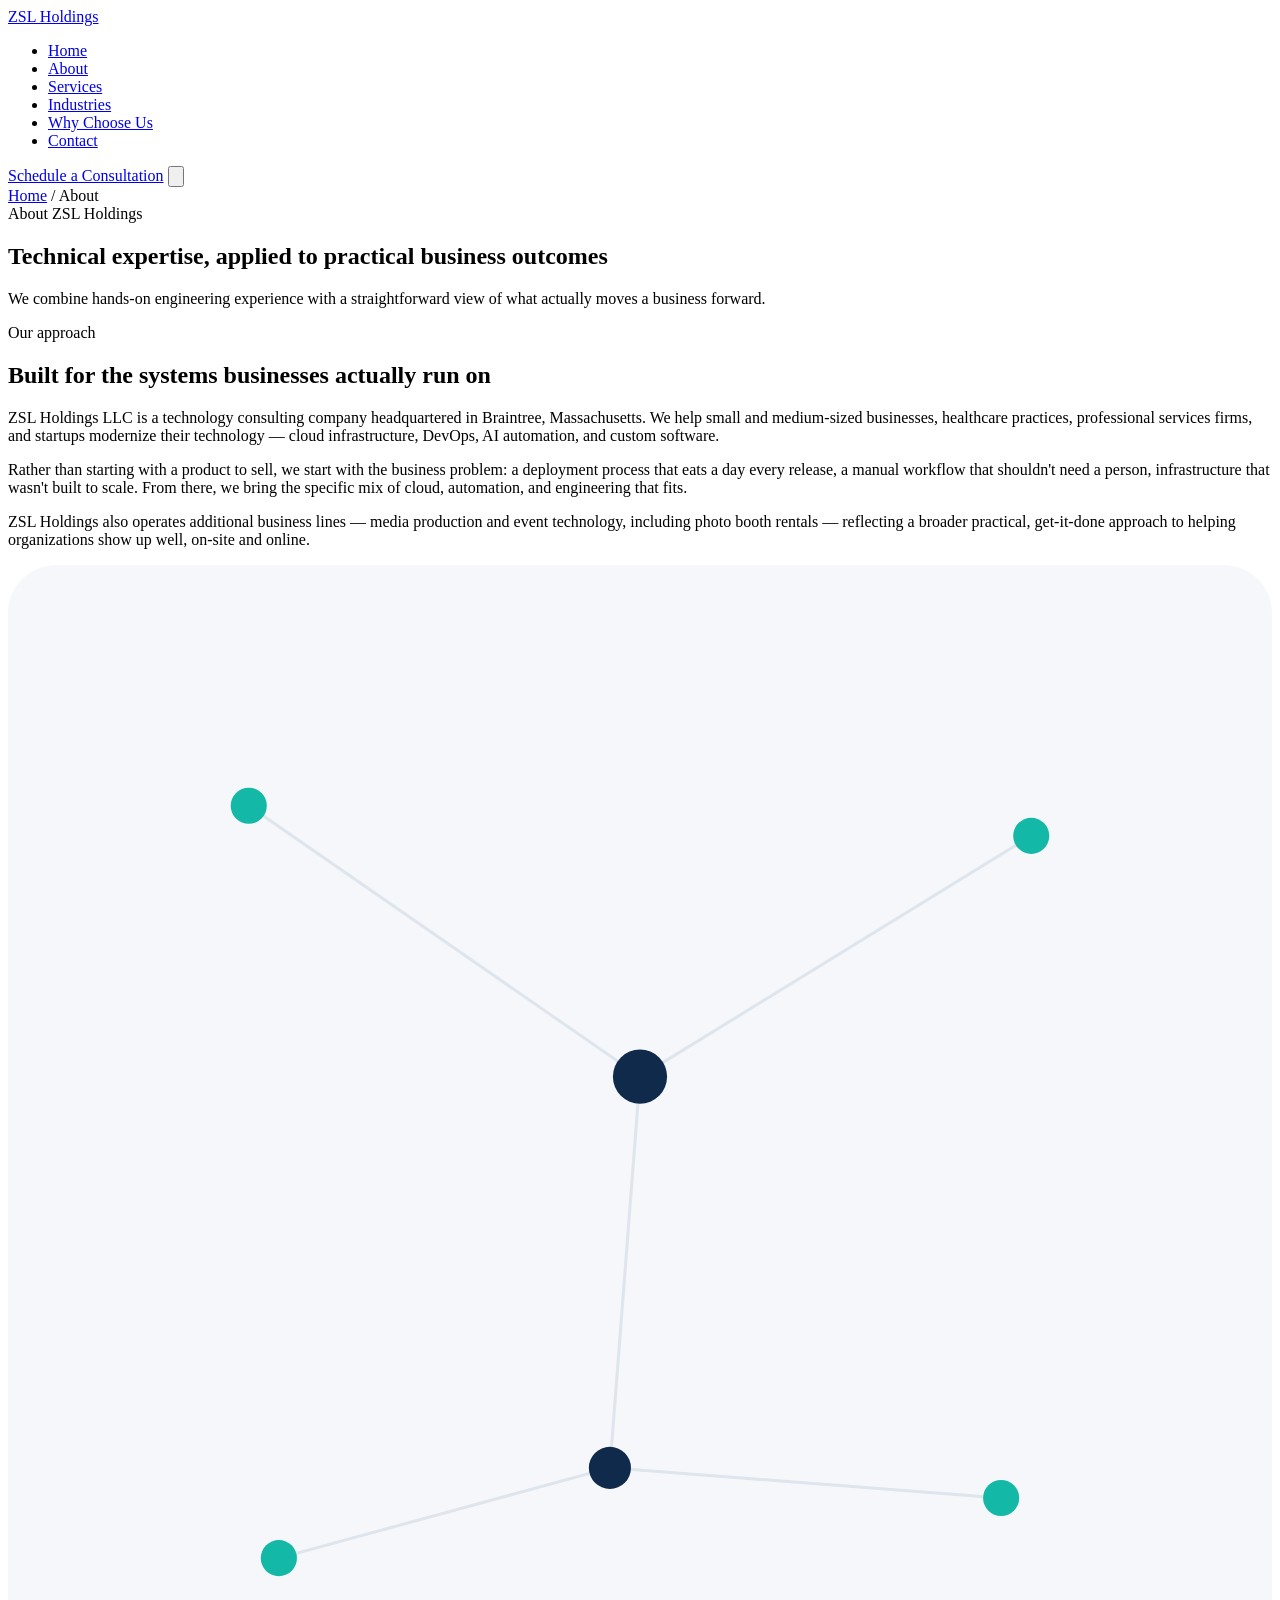
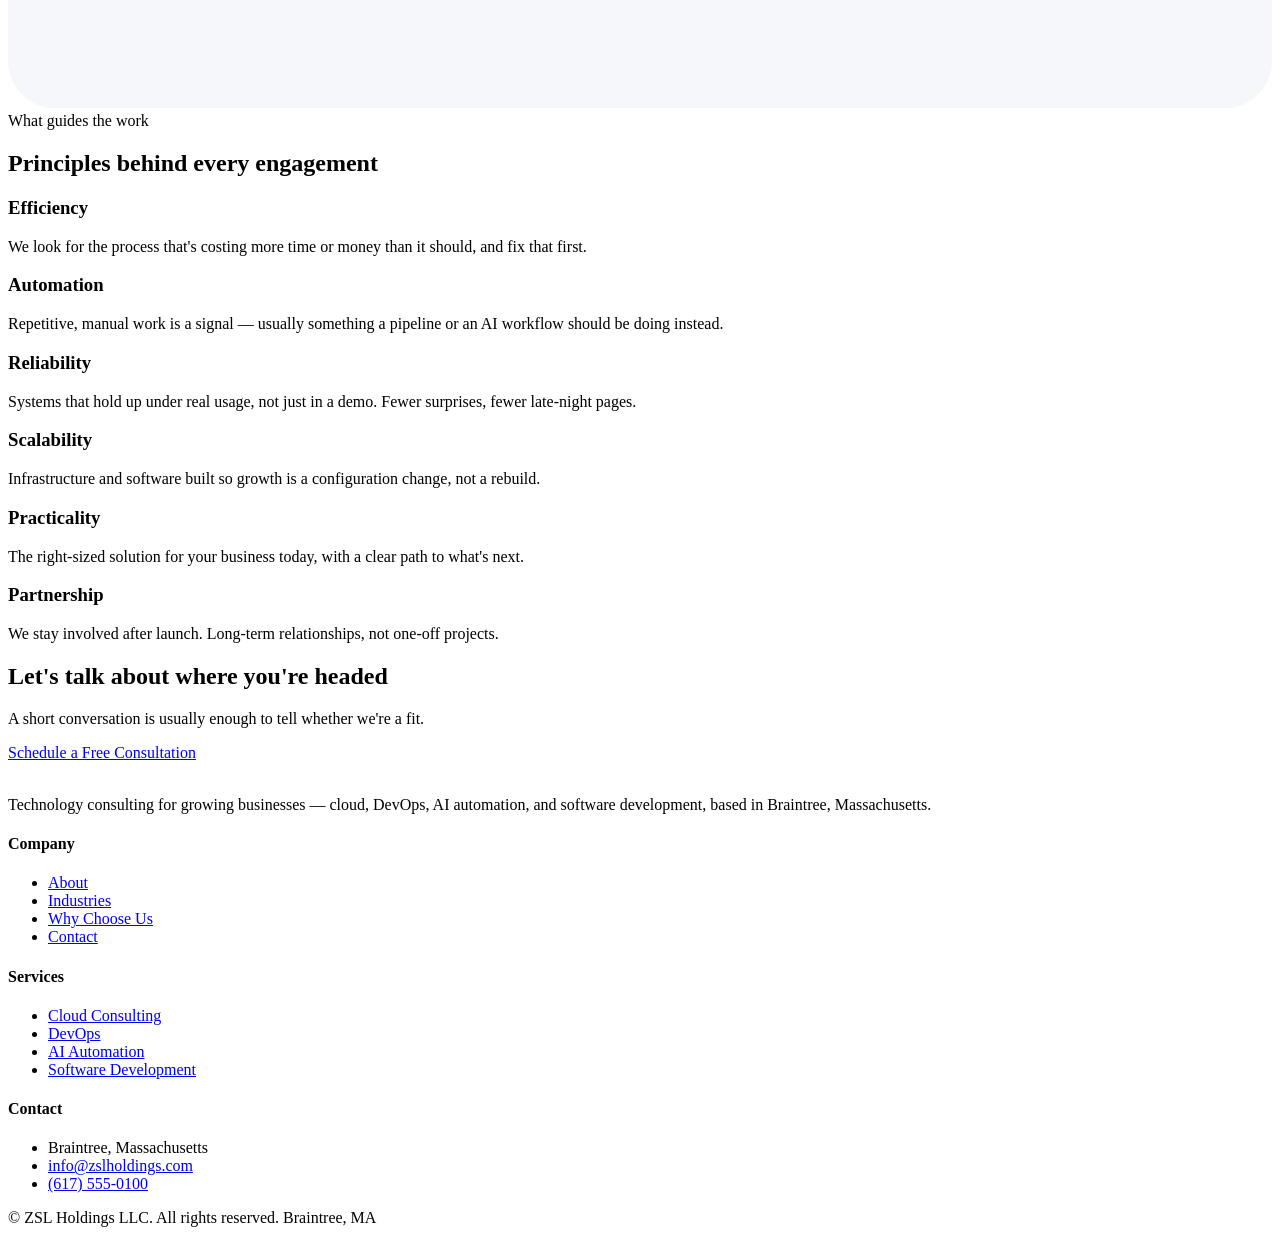
==== about.html @ f13464af "Add files via upload" ====
<!DOCTYPE html>
<html lang="en">
<head>
<meta charset="UTF-8">
<meta name="viewport" content="width=device-width, initial-scale=1.0">
<title>About | ZSL Holdings LLC — Technology Consulting in Braintree, MA</title>
<meta name="description" content="ZSL Holdings LLC combines technical expertise with practical business solutions to improve efficiency, automation, reliability, and scalability.">
<link rel="preconnect" href="https://fonts.googleapis.com">
<link href="https://fonts.googleapis.com/css2?family=Space+Grotesk:wght@500;600;700&family=Inter:wght@400;500;600;700&family=JetBrains+Mono:wght@400;500&display=swap" rel="stylesheet">
<link rel="stylesheet" href="css/style.css">
</head>
<body>

<header class="site-header">
  <nav class="nav">
    <a href="index.html" class="brand"><span class="brand-mark"></span>ZSL Holdings</a>
    <ul class="nav-links">
      <li><a href="index.html">Home</a></li>
      <li><a href="about.html">About</a></li>
      <li><a href="services.html">Services</a></li>
      <li><a href="industries.html">Industries</a></li>
      <li><a href="why-choose-us.html">Why Choose Us</a></li>
      <li><a href="contact.html">Contact</a></li>
    </ul>
    <div class="nav-cta">
      <a href="contact.html" class="btn btn-ghost">Schedule a Consultation</a>
      <button class="nav-toggle" aria-label="Toggle menu" aria-expanded="false">
        <svg viewBox="0 0 24 24" fill="none" stroke="currentColor" stroke-width="1.8"><path d="M3 6h18M3 12h18M3 18h18"/></svg>
      </button>
    </div>
  </nav>
</header>

<section class="page-hero">
  <div class="container">
    <div class="breadcrumb"><a href="index.html">Home</a> / About</div>
    <span class="eyebrow hero-eyebrow">About ZSL Holdings</span>
    <h1>Technical expertise, applied to practical business outcomes</h1>
    <p>We combine hands-on engineering experience with a straightforward view of what actually moves a business forward.</p>
  </div>
</section>

<section>
  <div class="container">
    <div class="grid grid-2" style="gap:56px; align-items:center;">
      <div class="reveal">
        <span class="eyebrow">Our approach</span>
        <h2>Built for the systems businesses actually run on</h2>
        <p>ZSL Holdings LLC is a technology consulting company headquartered in Braintree, Massachusetts. We help small and medium-sized businesses, healthcare practices, professional services firms, and startups modernize their technology — cloud infrastructure, DevOps, AI automation, and custom software.</p>
        <p>Rather than starting with a product to sell, we start with the business problem: a deployment process that eats a day every release, a manual workflow that shouldn't need a person, infrastructure that wasn't built to scale. From there, we bring the specific mix of cloud, automation, and engineering that fits.</p>
        <p>ZSL Holdings also operates additional business lines — media production and event technology, including photo booth rentals — reflecting a broader practical, get-it-done approach to helping organizations show up well, on-site and online.</p>
      </div>
      <div class="reveal">
        <svg viewBox="0 0 420 380" fill="none" aria-hidden="true">
          <rect x="0" y="0" width="420" height="380" rx="16" fill="#F5F7FA"/>
          <g stroke="#DEE5EC" stroke-width="1">
            <line x1="80" y1="80" x2="210" y2="170"/>
            <line x1="210" y1="170" x2="340" y2="90"/>
            <line x1="210" y1="170" x2="200" y2="300"/>
            <line x1="200" y1="300" x2="90" y2="330"/>
            <line x1="200" y1="300" x2="330" y2="310"/>
          </g>
          <circle cx="210" cy="170" r="9" fill="#0F2A4A"/>
          <circle cx="80" cy="80" r="6" fill="#14B8A6"/>
          <circle cx="340" cy="90" r="6" fill="#14B8A6"/>
          <circle cx="90" cy="330" r="6" fill="#14B8A6"/>
          <circle cx="330" cy="310" r="6" fill="#14B8A6"/>
          <circle cx="200" cy="300" r="7" fill="#0F2A4A"/>
        </svg>
      </div>
    </div>
  </div>
</section>

<section class="section-alt">
  <div class="container">
    <div class="section-head reveal">
      <span class="eyebrow">What guides the work</span>
      <h2>Principles behind every engagement</h2>
    </div>
    <div class="grid grid-3">
      <div class="card reveal">
        <h3>Efficiency</h3>
        <p>We look for the process that's costing more time or money than it should, and fix that first.</p>
      </div>
      <div class="card reveal">
        <h3>Automation</h3>
        <p>Repetitive, manual work is a signal — usually something a pipeline or an AI workflow should be doing instead.</p>
      </div>
      <div class="card reveal">
        <h3>Reliability</h3>
        <p>Systems that hold up under real usage, not just in a demo. Fewer surprises, fewer late-night pages.</p>
      </div>
      <div class="card reveal">
        <h3>Scalability</h3>
        <p>Infrastructure and software built so growth is a configuration change, not a rebuild.</p>
      </div>
      <div class="card reveal">
        <h3>Practicality</h3>
        <p>The right-sized solution for your business today, with a clear path to what's next.</p>
      </div>
      <div class="card reveal">
        <h3>Partnership</h3>
        <p>We stay involved after launch. Long-term relationships, not one-off projects.</p>
      </div>
    </div>
  </div>
</section>

<section>
  <div class="container cta-wrap">
    <div class="cta-band reveal">
      <div class="container">
        <h2>Let's talk about where you're headed</h2>
        <p>A short conversation is usually enough to tell whether we're a fit.</p>
        <div class="cta-actions">
          <a href="contact.html" class="btn btn-primary">Schedule a Free Consultation</a>
        </div>
      </div>
    </div>
  </div>
</section>

<footer class="site-footer">
  <div class="container">
    <div class="footer-grid">
      <div class="footer-brand">
        <a href="index.html" class="brand" style="color:#fff;"><span class="brand-mark"></span>ZSL Holdings</a>
        <p>Technology consulting for growing businesses — cloud, DevOps, AI automation, and software development, based in Braintree, Massachusetts.</p>
      </div>
      <div class="footer-col">
        <h4>Company</h4>
        <ul>
          <li><a href="about.html">About</a></li>
          <li><a href="industries.html">Industries</a></li>
          <li><a href="why-choose-us.html">Why Choose Us</a></li>
          <li><a href="contact.html">Contact</a></li>
        </ul>
      </div>
      <div class="footer-col">
        <h4>Services</h4>
        <ul>
          <li><a href="services.html#cloud">Cloud Consulting</a></li>
          <li><a href="services.html#devops">DevOps</a></li>
          <li><a href="services.html#ai">AI Automation</a></li>
          <li><a href="services.html#software">Software Development</a></li>
        </ul>
      </div>
      <div class="footer-col">
        <h4>Contact</h4>
        <ul>
          <li>Braintree, Massachusetts</li>
          <li><a href="mailto:info@zslholdings.com">info@zslholdings.com</a></li>
          <li><a href="tel:+16175550100">(617) 555-0100</a></li>
        </ul>
      </div>
    </div>
    <div class="footer-bottom">
      <span>&copy; <span id="year"></span> ZSL Holdings LLC. All rights reserved.</span>
      <span>Braintree, MA</span>
    </div>
  </div>
</footer>

<script src="js/main.js"></script>
</body>
</html>
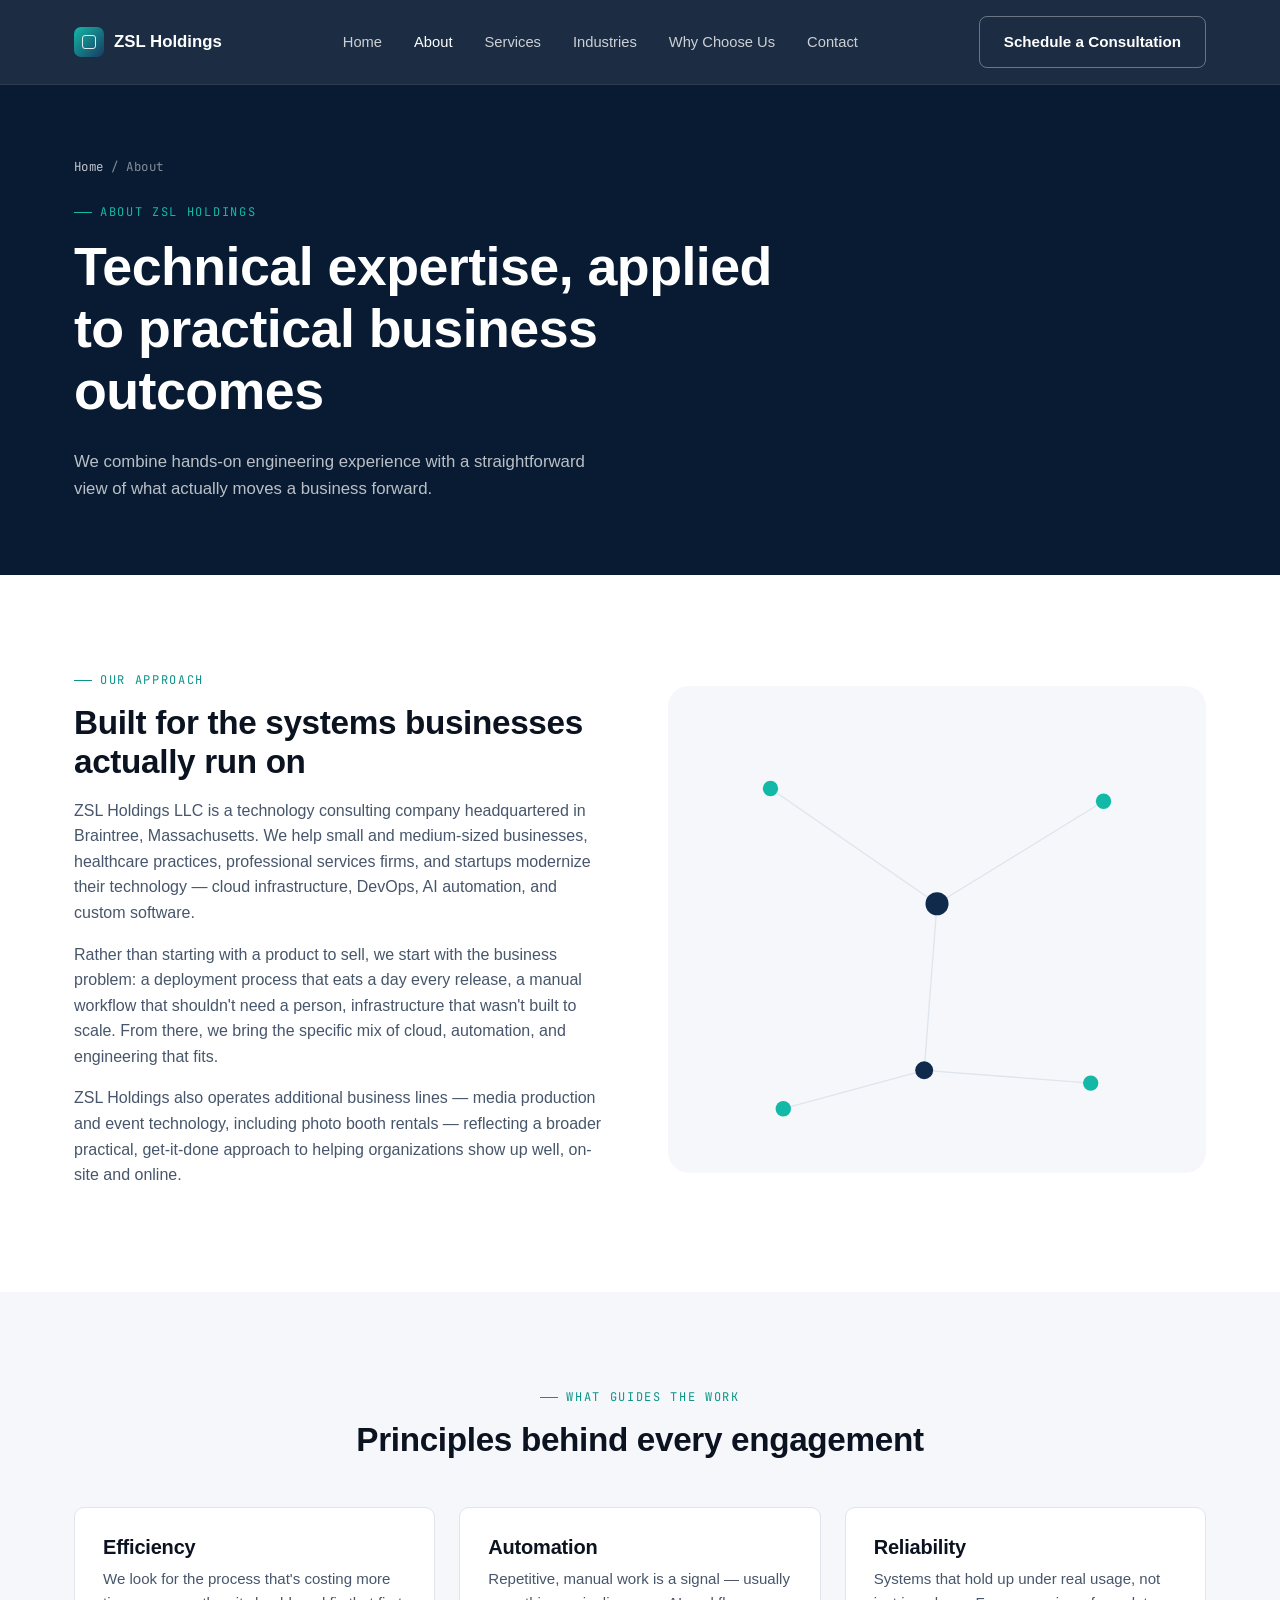
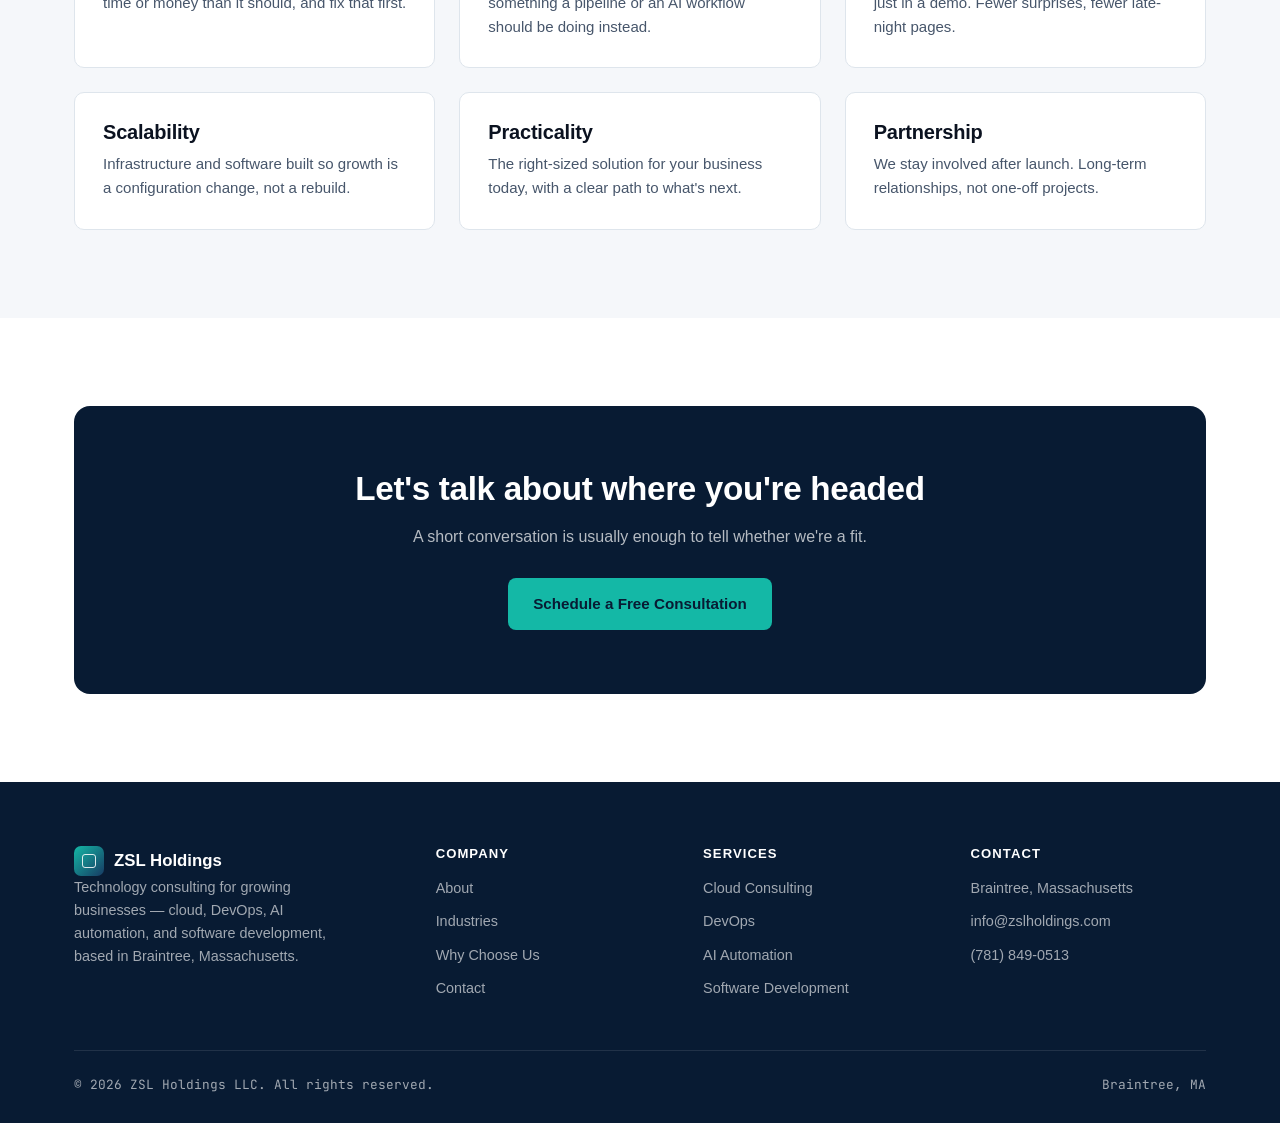
==== commit 2637b056: "updating phone number" ====
--- a/about.html
+++ b/about.html
@@ -151,7 +151,7 @@
         <ul>
           <li>Braintree, Massachusetts</li>
           <li><a href="mailto:info@zslholdings.com">info@zslholdings.com</a></li>
-          <li><a href="tel:+16175550100">(617) 555-0100</a></li>
+          <li><a href="tel:+17818490513">(781) 849-0513</a></li>
         </ul>
       </div>
     </div>
--- a/css/style.css
+++ b/css/style.css
@@ -0,0 +1,531 @@
+/* =========================================================
+   ZSL Holdings LLC — Design Tokens
+   Palette: deep navy, white, teal accent, light gray
+   Type: Space Grotesk (display) / Inter (body) / JetBrains Mono (utility)
+   Signature motif: the "infrastructure graph" — nodes + connecting
+   lines standing in for cloud/DevOps systems, echoed as thin dividers.
+   ========================================================= */
+
+:root{
+  --navy-900:#081B33;
+  --navy-800:#0F2A4A;
+  --navy-700:#173A63;
+  --teal-500:#14B8A6;
+  --teal-600:#0D9488;
+  --teal-100:#E4F7F4;
+  --gray-50:#F5F7FA;
+  --gray-100:#EDF1F5;
+  --gray-200:#DEE5EC;
+  --slate-500:#5B6B82;
+  --slate-600:#47566B;
+  --ink:#0B1220;
+  --white:#FFFFFF;
+
+  --font-display:'Space Grotesk', sans-serif;
+  --font-body:'Inter', sans-serif;
+  --font-mono:'JetBrains Mono', monospace;
+
+  --max-w:1180px;
+  --radius:10px;
+  --shadow-card: 0 1px 2px rgba(8,27,51,0.06), 0 8px 24px rgba(8,27,51,0.06);
+  --transition: 180ms ease;
+}
+
+*,*::before,*::after{box-sizing:border-box;}
+html{scroll-behavior:smooth;}
+@media (prefers-reduced-motion: reduce){
+  html{scroll-behavior:auto;}
+  *{animation-duration:0.001ms !important; animation-iteration-count:1 !important; transition-duration:0.001ms !important;}
+}
+
+body{
+  margin:0;
+  font-family:var(--font-body);
+  color:var(--slate-600);
+  background:var(--white);
+  -webkit-font-smoothing:antialiased;
+  line-height:1.6;
+}
+
+h1,h2,h3,h4{
+  font-family:var(--font-display);
+  color:var(--ink);
+  margin:0 0 0.5em 0;
+  line-height:1.15;
+  letter-spacing:-0.01em;
+}
+
+h1{font-size:clamp(2.1rem,4.2vw,3.4rem);}
+h2{font-size:clamp(1.6rem,2.6vw,2.25rem);}
+h3{font-size:1.25rem;}
+
+p{margin:0 0 1em 0;}
+a{color:inherit;text-decoration:none;}
+img{max-width:100%;display:block;}
+ul{margin:0;padding:0;list-style:none;}
+
+.container{
+  max-width:var(--max-w);
+  margin:0 auto;
+  padding:0 24px;
+}
+
+.eyebrow{
+  font-family:var(--font-mono);
+  text-transform:uppercase;
+  letter-spacing:0.14em;
+  font-size:0.75rem;
+  color:var(--teal-600);
+  display:inline-flex;
+  align-items:center;
+  gap:8px;
+  margin-bottom:14px;
+}
+.eyebrow::before{
+  content:"";
+  width:18px;height:1px;
+  background:var(--teal-600);
+  display:inline-block;
+}
+
+:focus-visible{
+  outline:2px solid var(--teal-500);
+  outline-offset:3px;
+}
+
+/* ---------- Buttons ---------- */
+.btn{
+  display:inline-flex;
+  align-items:center;
+  gap:8px;
+  font-family:var(--font-body);
+  font-weight:600;
+  font-size:0.95rem;
+  padding:13px 24px;
+  border-radius:8px;
+  border:1px solid transparent;
+  cursor:pointer;
+  transition:transform var(--transition), background var(--transition), border-color var(--transition), color var(--transition);
+}
+.btn-primary{
+  background:var(--teal-500);
+  color:var(--navy-900);
+}
+.btn-primary:hover{background:var(--teal-600); transform:translateY(-1px);}
+.btn-ghost{
+  background:transparent;
+  color:var(--white);
+  border-color:rgba(255,255,255,0.35);
+}
+.btn-ghost:hover{border-color:var(--white); background:rgba(255,255,255,0.06);}
+.btn-outline{
+  background:transparent;
+  color:var(--navy-900);
+  border-color:var(--gray-200);
+}
+.btn-outline:hover{border-color:var(--navy-900);}
+
+/* ---------- Header ---------- */
+.site-header{
+  position:sticky;
+  top:0;
+  z-index:50;
+  background:rgba(8,27,51,0.92);
+  backdrop-filter:blur(8px);
+  border-bottom:1px solid rgba(255,255,255,0.08);
+}
+.nav{
+  display:flex;
+  align-items:center;
+  justify-content:space-between;
+  padding:16px 24px;
+  max-width:var(--max-w);
+  margin:0 auto;
+}
+.brand{
+  display:flex;
+  align-items:center;
+  gap:10px;
+  font-family:var(--font-display);
+  font-weight:600;
+  font-size:1.05rem;
+  color:var(--white);
+}
+.brand-mark{
+  width:30px;height:30px;
+  border-radius:7px;
+  background:linear-gradient(135deg, var(--teal-500), var(--navy-700));
+  position:relative;
+  flex-shrink:0;
+}
+.brand-mark::after{
+  content:"";
+  position:absolute; inset:8px;
+  border:1.5px solid rgba(255,255,255,0.85);
+  border-radius:3px;
+}
+.nav-links{
+  display:flex;
+  align-items:center;
+  gap:32px;
+}
+.nav-links a{
+  font-size:0.92rem;
+  color:rgba(255,255,255,0.78);
+  font-weight:500;
+  transition:color var(--transition);
+}
+.nav-links a:hover, .nav-links a.active{color:var(--white);}
+.nav-cta{display:flex; align-items:center; gap:18px;}
+.nav-toggle{
+  display:none;
+  background:none;
+  border:none;
+  color:var(--white);
+  cursor:pointer;
+  padding:6px;
+}
+.nav-toggle svg{width:24px;height:24px;}
+
+@media (max-width:860px){
+  .nav-links{
+    position:absolute;
+    top:100%; left:0; right:0;
+    background:var(--navy-900);
+    flex-direction:column;
+    align-items:flex-start;
+    padding:20px 24px 28px;
+    gap:18px;
+    border-bottom:1px solid rgba(255,255,255,0.08);
+    display:none;
+  }
+  .nav-links.open{display:flex;}
+  .nav-cta .btn-ghost{display:none;}
+  .nav-toggle{display:inline-flex;}
+}
+
+/* ---------- Hero ---------- */
+.hero{
+  background:radial-gradient(120% 140% at 15% 0%, var(--navy-800) 0%, var(--navy-900) 55%);
+  color:var(--white);
+  position:relative;
+  overflow:hidden;
+  padding:96px 0 88px;
+}
+.hero .container{
+  display:grid;
+  grid-template-columns:1.05fr 0.95fr;
+  gap:56px;
+  align-items:center;
+  position:relative;
+  z-index:2;
+}
+.hero-eyebrow{color:var(--teal-500);}
+.hero-eyebrow::before{background:var(--teal-500);}
+.hero h1{color:var(--white); max-width:19ch;}
+.hero-sub{
+  color:rgba(255,255,255,0.72);
+  font-size:1.08rem;
+  max-width:46ch;
+  margin-bottom:32px;
+}
+.hero-actions{display:flex; gap:14px; flex-wrap:wrap; margin-bottom:36px;}
+.hero-stats{
+  display:flex;
+  gap:32px;
+  border-top:1px solid rgba(255,255,255,0.14);
+  padding-top:24px;
+  flex-wrap:wrap;
+}
+.hero-stat b{
+  display:block;
+  font-family:var(--font-display);
+  font-size:1.5rem;
+  color:var(--white);
+}
+.hero-stat span{
+  font-size:0.8rem;
+  color:rgba(255,255,255,0.55);
+  font-family:var(--font-mono);
+  letter-spacing:0.04em;
+}
+.hero-graphic{position:relative;}
+.hero-graphic svg{width:100%; height:auto; display:block;}
+
+.node-pulse{animation:pulse 2.6s ease-in-out infinite;}
+.node-pulse.d1{animation-delay:0.3s;}
+.node-pulse.d2{animation-delay:0.9s;}
+.node-pulse.d3{animation-delay:1.4s;}
+@keyframes pulse{
+  0%,100%{opacity:0.55; r:4;}
+  50%{opacity:1; r:6;}
+}
+.graph-line{
+  stroke-dasharray:6 6;
+  animation:dash 14s linear infinite;
+}
+@keyframes dash{ to{ stroke-dashoffset:-240; } }
+
+/* ---------- Section scaffolding ---------- */
+section{padding:88px 0;}
+.section-alt{background:var(--gray-50);}
+.section-head{
+  max-width:640px;
+  margin:0 auto 48px;
+  text-align:center;
+}
+.section-head.left{margin:0 0 48px; text-align:left;}
+
+.divider-graph{
+  display:flex; align-items:center; gap:10px;
+  color:var(--gray-200);
+  margin:0;
+}
+.divider-graph .line{flex:1; height:1px; background:var(--gray-200);}
+.divider-graph .dot{width:6px;height:6px;border-radius:50%;background:var(--teal-500);}
+
+/* ---------- Cards / grids ---------- */
+.grid{display:grid; gap:24px;}
+.grid-3{grid-template-columns:repeat(3,1fr);}
+.grid-2{grid-template-columns:repeat(2,1fr);}
+.grid-4{grid-template-columns:repeat(4,1fr);}
+@media (max-width:900px){
+  .grid-3, .grid-4{grid-template-columns:repeat(2,1fr);}
+}
+@media (max-width:640px){
+  .grid-2,.grid-3,.grid-4{grid-template-columns:1fr;}
+  .hero .container{grid-template-columns:1fr;}
+  .hero-graphic{order:-1;}
+}
+
+.card{
+  background:var(--white);
+  border:1px solid var(--gray-200);
+  border-radius:var(--radius);
+  padding:28px;
+  transition:transform var(--transition), box-shadow var(--transition), border-color var(--transition);
+}
+.card:hover{
+  transform:translateY(-3px);
+  box-shadow:var(--shadow-card);
+  border-color:var(--teal-500);
+}
+.card-icon{
+  width:42px;height:42px;
+  border-radius:9px;
+  background:var(--teal-100);
+  color:var(--teal-600);
+  display:flex; align-items:center; justify-content:center;
+  margin-bottom:18px;
+}
+.card-icon svg{width:22px;height:22px;}
+.card h3{margin-bottom:8px;}
+.card p{font-size:0.94rem; margin-bottom:0;}
+.card-link{
+  display:inline-flex; align-items:center; gap:6px;
+  margin-top:16px; font-size:0.88rem; font-weight:600;
+  color:var(--navy-800);
+}
+.card-link svg{width:14px;height:14px; transition:transform var(--transition);}
+.card:hover .card-link svg{transform:translateX(3px);}
+
+/* fade-in-on-scroll */
+.reveal{opacity:0; transform:translateY(14px); transition:opacity 500ms ease, transform 500ms ease;}
+.reveal.in{opacity:1; transform:translateY(0);}
+
+/* ---------- Stat / logo strip ---------- */
+.strip{
+  border-top:1px solid var(--gray-200);
+  border-bottom:1px solid var(--gray-200);
+  padding:28px 0;
+}
+.strip .container{
+  display:flex; justify-content:space-between; flex-wrap:wrap; gap:18px;
+  font-family:var(--font-mono); font-size:0.78rem;
+  letter-spacing:0.06em; text-transform:uppercase; color:var(--slate-500);
+}
+
+/* ---------- CTA band ---------- */
+.cta-band{
+  background:var(--navy-900);
+  color:var(--white);
+  text-align:center;
+  border-radius:16px;
+}
+.cta-band h2{color:var(--white);}
+.cta-band p{color:rgba(255,255,255,0.7); max-width:52ch; margin-left:auto; margin-right:auto;}
+.cta-band .container{padding-top:64px; padding-bottom:64px;}
+.cta-wrap{padding:0 24px;}
+.cta-actions{display:flex; justify-content:center; gap:14px; flex-wrap:wrap; margin-top:28px;}
+
+/* ---------- Page header (inner pages) ---------- */
+.page-hero{
+  background:var(--navy-900);
+  color:var(--white);
+  padding:72px 0 56px;
+}
+.page-hero h1{color:var(--white); max-width:24ch;}
+.page-hero p{color:rgba(255,255,255,0.72); max-width:56ch; font-size:1.05rem;}
+.breadcrumb{
+  font-family:var(--font-mono); font-size:0.78rem;
+  color:rgba(255,255,255,0.5); letter-spacing:0.04em;
+  margin-bottom:18px;
+}
+.breadcrumb a{color:rgba(255,255,255,0.75);}
+
+/* ---------- Service detail blocks ---------- */
+.service-block{
+  display:grid;
+  grid-template-columns:0.9fr 1.1fr;
+  gap:48px;
+  align-items:start;
+  padding:56px 0;
+  border-bottom:1px solid var(--gray-200);
+}
+.service-block:last-child{border-bottom:none;}
+.service-block .tag-row{display:flex; gap:8px; flex-wrap:wrap; margin-top:18px;}
+.tag{
+  font-family:var(--font-mono);
+  font-size:0.72rem;
+  padding:5px 10px;
+  border-radius:20px;
+  background:var(--teal-100);
+  color:var(--teal-600);
+  letter-spacing:0.03em;
+}
+.service-sub h4{
+  font-family:var(--font-body);
+  font-size:0.82rem;
+  text-transform:uppercase;
+  letter-spacing:0.08em;
+  color:var(--slate-500);
+  margin-bottom:10px;
+}
+.service-sub{margin-bottom:22px;}
+.check-list li{
+  display:flex; gap:10px; align-items:flex-start;
+  font-size:0.95rem; color:var(--slate-600);
+  margin-bottom:10px;
+}
+.check-list svg{width:16px;height:16px; color:var(--teal-500); flex-shrink:0; margin-top:3px;}
+@media (max-width:800px){
+  .service-block{grid-template-columns:1fr;}
+}
+
+/* ---------- Industries ---------- */
+.industry-row{
+  display:flex; align-items:center; justify-content:space-between;
+  padding:26px 0; border-bottom:1px solid var(--gray-200);
+  gap:24px;
+}
+.industry-row:first-child{border-top:1px solid var(--gray-200);}
+.industry-name{
+  display:flex; align-items:center; gap:16px;
+  font-family:var(--font-display); font-size:1.15rem; color:var(--ink);
+}
+.industry-num{
+  font-family:var(--font-mono); font-size:0.8rem; color:var(--teal-600);
+}
+.industry-desc{color:var(--slate-500); font-size:0.92rem; max-width:46ch; text-align:right;}
+@media (max-width:700px){
+  .industry-row{flex-direction:column; align-items:flex-start;}
+  .industry-desc{text-align:left;}
+}
+
+/* ---------- Why choose us ---------- */
+.reason{
+  display:flex; gap:18px;
+  padding:26px 0;
+  border-bottom:1px solid var(--gray-200);
+}
+.reason:last-child{border-bottom:none;}
+.reason-index{
+  font-family:var(--font-mono); color:var(--teal-600); font-size:0.85rem; padding-top:4px;
+  width:34px; flex-shrink:0;
+}
+
+/* ---------- Contact ---------- */
+.contact-grid{
+  display:grid;
+  grid-template-columns:1fr 1.2fr;
+  gap:48px;
+  align-items:start;
+}
+@media (max-width:860px){ .contact-grid{grid-template-columns:1fr;} }
+.contact-card{
+  background:var(--gray-50);
+  border:1px solid var(--gray-200);
+  border-radius:var(--radius);
+  padding:30px;
+}
+.contact-line{
+  display:flex; gap:14px; align-items:flex-start;
+  padding:16px 0; border-bottom:1px solid var(--gray-200);
+}
+.contact-line:last-child{border-bottom:none;}
+.contact-line svg{width:20px;height:20px; color:var(--teal-600); flex-shrink:0; margin-top:2px;}
+.contact-line b{display:block; color:var(--ink); font-size:0.9rem;}
+.contact-line span{font-size:0.9rem;}
+
+form.contact-form{display:flex; flex-direction:column; gap:16px;}
+.form-row{display:grid; grid-template-columns:1fr 1fr; gap:16px;}
+@media (max-width:560px){.form-row{grid-template-columns:1fr;}}
+label{
+  font-size:0.82rem; font-weight:600; color:var(--ink);
+  margin-bottom:6px; display:block;
+}
+input,select,textarea{
+  width:100%;
+  font-family:var(--font-body);
+  font-size:0.95rem;
+  padding:12px 14px;
+  border:1px solid var(--gray-200);
+  border-radius:8px;
+  background:var(--white);
+  color:var(--ink);
+  transition:border-color var(--transition);
+}
+input:focus,select:focus,textarea:focus{border-color:var(--teal-500); outline:none;}
+textarea{resize:vertical; min-height:120px;}
+.form-note{font-size:0.8rem; color:var(--slate-500);}
+.form-success{
+  display:none;
+  background:var(--teal-100);
+  color:var(--teal-600);
+  padding:14px 16px;
+  border-radius:8px;
+  font-size:0.9rem;
+  font-weight:600;
+}
+.form-success.show{display:block;}
+
+/* ---------- Footer ---------- */
+.site-footer{
+  background:var(--navy-900);
+  color:rgba(255,255,255,0.62);
+  padding:64px 0 28px;
+}
+.footer-grid{
+  display:grid;
+  grid-template-columns:1.4fr 1fr 1fr 1fr;
+  gap:32px;
+  padding-bottom:40px;
+}
+@media (max-width:800px){
+  .footer-grid{grid-template-columns:1fr 1fr;}
+}
+.footer-brand p{max-width:34ch; font-size:0.9rem;}
+.footer-col h4{
+  color:var(--white); font-family:var(--font-body);
+  font-size:0.82rem; text-transform:uppercase; letter-spacing:0.08em;
+  margin-bottom:16px;
+}
+.footer-col li{margin-bottom:10px; font-size:0.9rem;}
+.footer-col a:hover{color:var(--white);}
+.footer-bottom{
+  border-top:1px solid rgba(255,255,255,0.1);
+  padding-top:24px;
+  display:flex; justify-content:space-between; flex-wrap:wrap; gap:12px;
+  font-size:0.8rem;
+  font-family:var(--font-mono);
+}
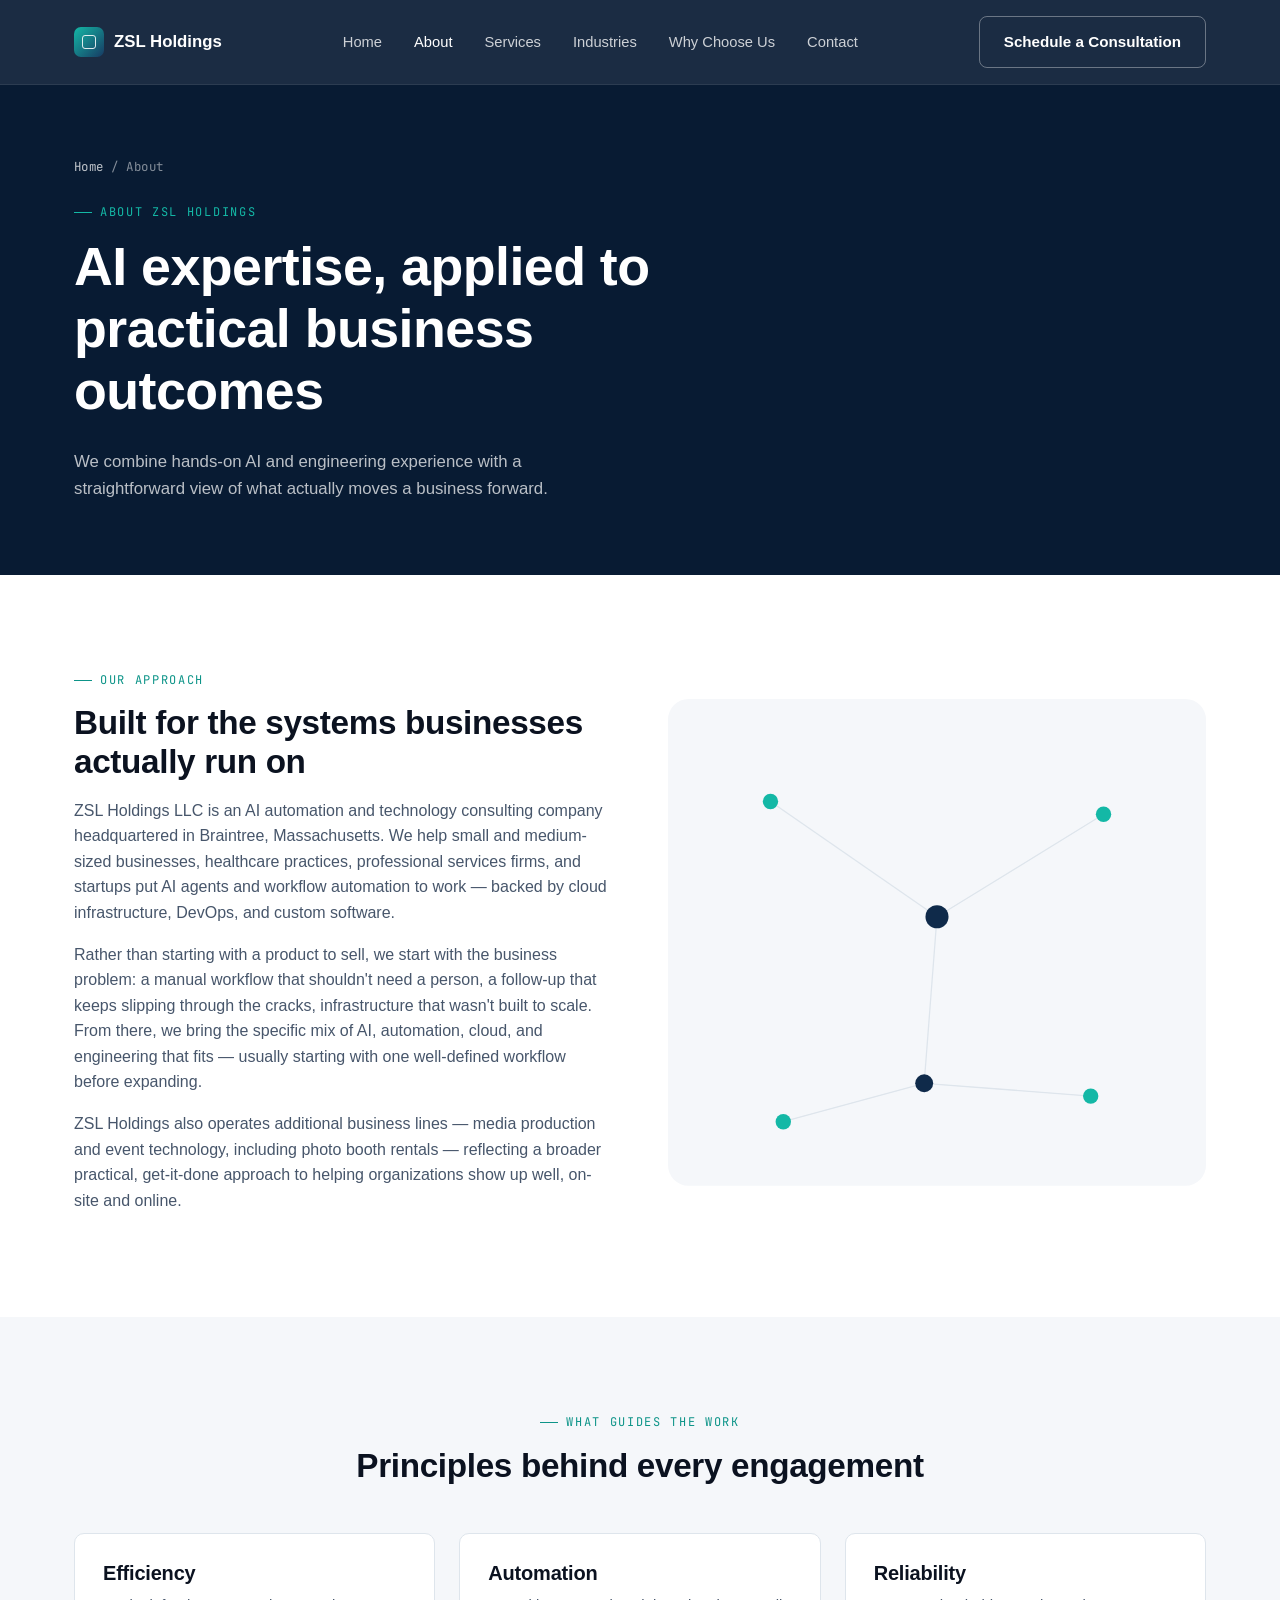
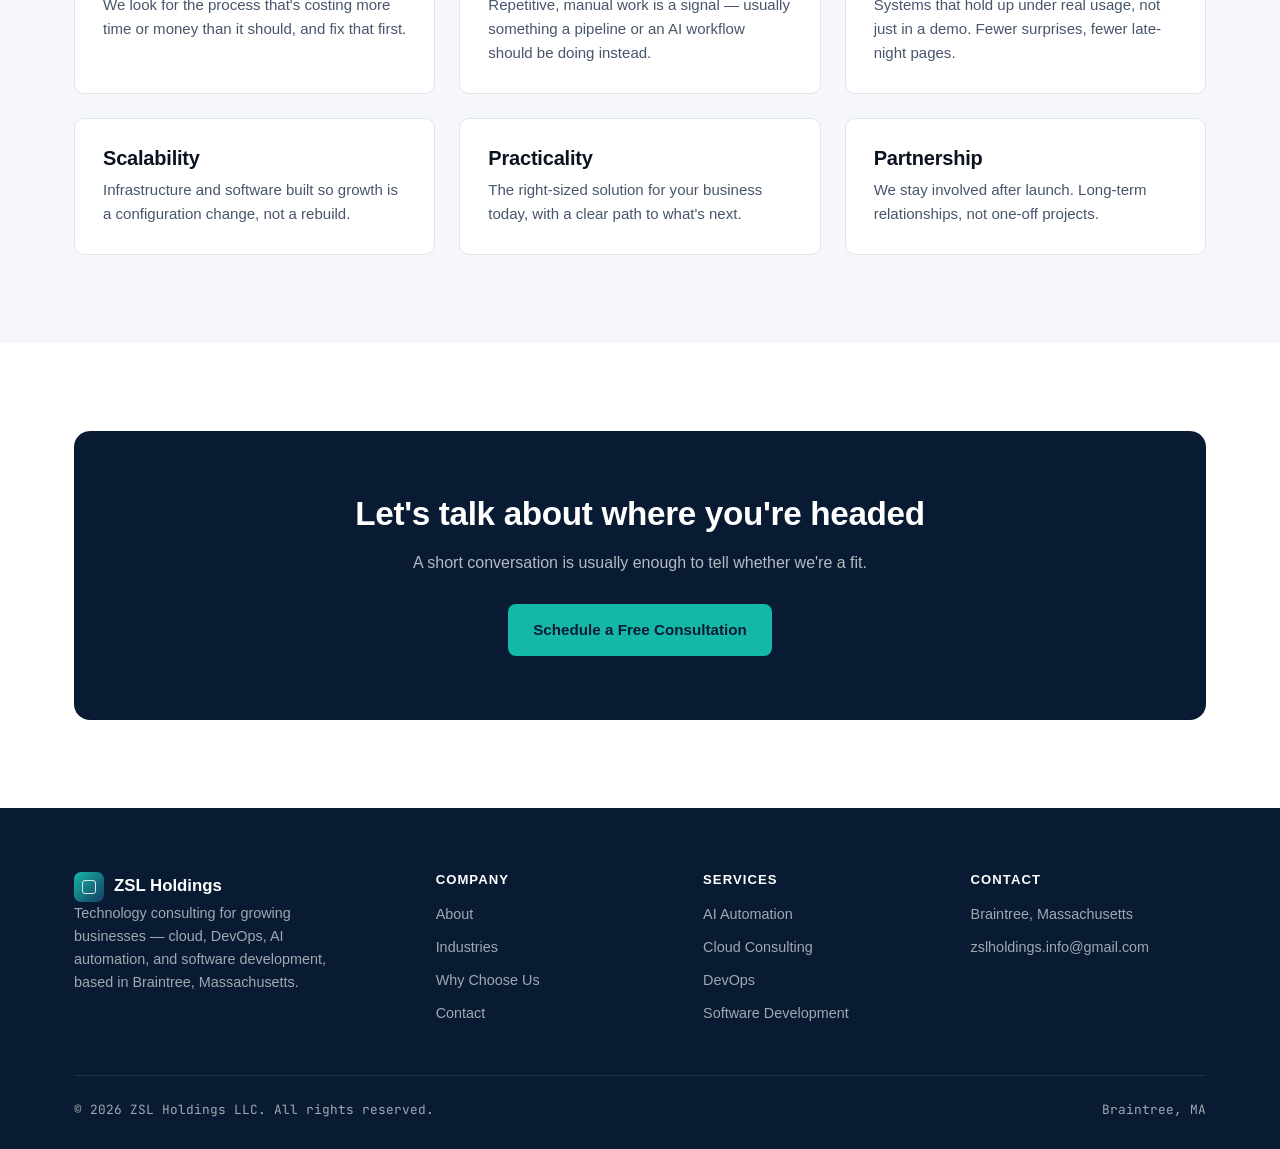
==== commit 624dd8d0: "Add files via upload" ====
--- a/about.html
+++ b/about.html
@@ -4,7 +4,7 @@
 <meta charset="UTF-8">
 <meta name="viewport" content="width=device-width, initial-scale=1.0">
 <title>About | ZSL Holdings LLC — Technology Consulting in Braintree, MA</title>
-<meta name="description" content="ZSL Holdings LLC combines technical expertise with practical business solutions to improve efficiency, automation, reliability, and scalability.">
+<meta name="description" content="ZSL Holdings LLC leads with AI agents and automation, backed by cloud and DevOps expertise, to improve efficiency, reliability, and scalability.">
 <link rel="preconnect" href="https://fonts.googleapis.com">
 <link href="https://fonts.googleapis.com/css2?family=Space+Grotesk:wght@500;600;700&family=Inter:wght@400;500;600;700&family=JetBrains+Mono:wght@400;500&display=swap" rel="stylesheet">
 <link rel="stylesheet" href="css/style.css">
@@ -35,8 +35,8 @@
   <div class="container">
     <div class="breadcrumb"><a href="index.html">Home</a> / About</div>
     <span class="eyebrow hero-eyebrow">About ZSL Holdings</span>
-    <h1>Technical expertise, applied to practical business outcomes</h1>
-    <p>We combine hands-on engineering experience with a straightforward view of what actually moves a business forward.</p>
+    <h1>AI expertise, applied to practical business outcomes</h1>
+    <p>We combine hands-on AI and engineering experience with a straightforward view of what actually moves a business forward.</p>
   </div>
 </section>
 
@@ -46,8 +46,8 @@
       <div class="reveal">
         <span class="eyebrow">Our approach</span>
         <h2>Built for the systems businesses actually run on</h2>
-        <p>ZSL Holdings LLC is a technology consulting company headquartered in Braintree, Massachusetts. We help small and medium-sized businesses, healthcare practices, professional services firms, and startups modernize their technology — cloud infrastructure, DevOps, AI automation, and custom software.</p>
-        <p>Rather than starting with a product to sell, we start with the business problem: a deployment process that eats a day every release, a manual workflow that shouldn't need a person, infrastructure that wasn't built to scale. From there, we bring the specific mix of cloud, automation, and engineering that fits.</p>
+        <p>ZSL Holdings LLC is an AI automation and technology consulting company headquartered in Braintree, Massachusetts. We help small and medium-sized businesses, healthcare practices, professional services firms, and startups put AI agents and workflow automation to work — backed by cloud infrastructure, DevOps, and custom software.</p>
+        <p>Rather than starting with a product to sell, we start with the business problem: a manual workflow that shouldn't need a person, a follow-up that keeps slipping through the cracks, infrastructure that wasn't built to scale. From there, we bring the specific mix of AI, automation, cloud, and engineering that fits — usually starting with one well-defined workflow before expanding.</p>
         <p>ZSL Holdings also operates additional business lines — media production and event technology, including photo booth rentals — reflecting a broader practical, get-it-done approach to helping organizations show up well, on-site and online.</p>
       </div>
       <div class="reveal">
@@ -140,9 +140,9 @@
       <div class="footer-col">
         <h4>Services</h4>
         <ul>
+          <li><a href="services.html#ai">AI Automation</a></li>
           <li><a href="services.html#cloud">Cloud Consulting</a></li>
           <li><a href="services.html#devops">DevOps</a></li>
-          <li><a href="services.html#ai">AI Automation</a></li>
           <li><a href="services.html#software">Software Development</a></li>
         </ul>
       </div>
@@ -150,8 +150,7 @@
         <h4>Contact</h4>
         <ul>
           <li>Braintree, Massachusetts</li>
-          <li><a href="mailto:info@zslholdings.com">info@zslholdings.com</a></li>
-          <li><a href="tel:+17818490513">(781) 849-0513</a></li>
+          <li><a href="mailto:zslholdings.info@gmail.com">zslholdings.info@gmail.com</a></li>
         </ul>
       </div>
     </div>
